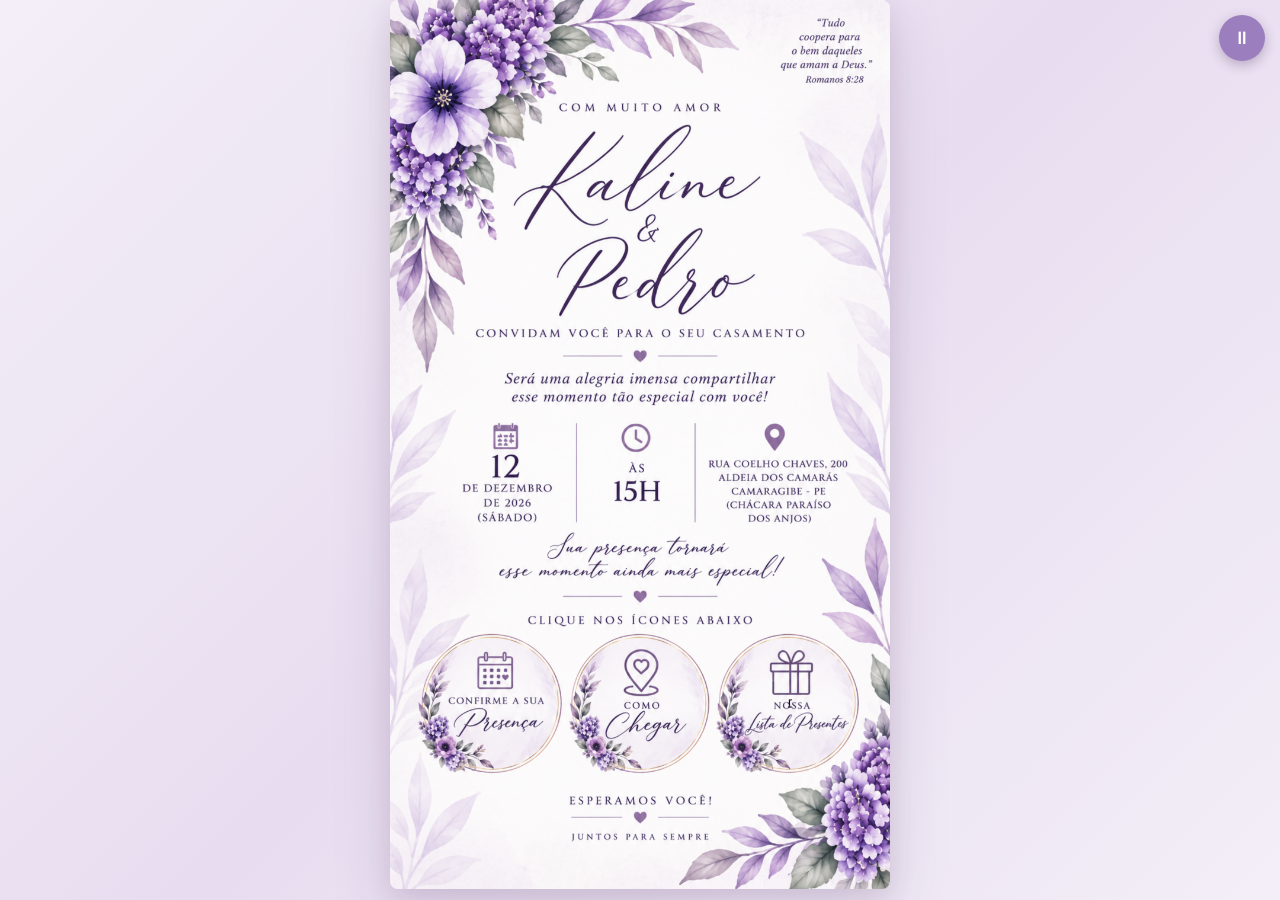
==== index.html @ 54d57221 "Updates" ====
<!DOCTYPE html>
<html lang="pt-BR">
<head>
  <meta charset="UTF-8" />
  <meta name="viewport" content="width=device-width, initial-scale=1.0" />

  <!-- SEO -->
  <title>Kaline &amp; Pedro — Convite de Casamento | 12/12/2026</title>
  <meta name="description" content="Kaline e Pedro convidam você para o seu casamento no dia 12 de dezembro de 2026, às 15h, na Chácara Paraíso dos Anjos, Camaragibe - PE. Confirme sua presença!" />
  <meta name="theme-color" content="#4A2C5E" />

  <!-- Open Graph (compartilhamento no WhatsApp/redes sociais) -->
  <meta property="og:title" content="Kaline & Pedro — Casamento 12/12/2026" />
  <meta property="og:description" content="Você está convidado para o nosso casamento! Confirme sua presença." />
  <meta property="og:type" content="website" />
  <!-- [INSERIR] og:image — substitua pelo caminho da imagem de capa para redes sociais -->
  <!-- <meta property="og:image" content="assets/convite-principal.png" /> -->

  <link rel="preconnect" href="https://fonts.googleapis.com" />
  <link rel="preconnect" href="https://fonts.gstatic.com" crossorigin />
  <link href="https://fonts.googleapis.com/css2?family=Great+Vibes&family=Cormorant+Garamond:ital,wght@0,400;0,600;0,700;1,400;1,600&display=swap" rel="stylesheet" />

  <link rel="stylesheet" href="style.css" />
</head>
<body>

<!-- ============================================================
     MODO DEBUG — adicione a classe "debug" no <body> para ver
     as áreas clicáveis com contorno vermelho tracejado.
     Ex: <body class="debug">
     Remova "debug" antes de publicar o site.
     ============================================================ -->


<!-- ============================================================
     TRILHA SONORA DE FUNDO
     Agora existe UMA página só (SPA simples), então o <audio>
     nunca é destruído ao "trocar de página" — a música toca
     continuamente entre o convite e a lista de presentes.
     TROCAR MÚSICA: substitua assets/musica-fundo.mp3 pelo seu
     arquivo (não pode estar vazio / 0 KB).
     ============================================================ -->
<audio id="musica-fundo" loop autoplay preload="auto">
  <source src="assets/musica-fundo.mp3" type="audio/mpeg">
</audio>

<!-- Botão fixo de controle de música — lógica em audio.js -->
<button
  id="btn-musica-topo"
  class="btn-musica-topo"
  type="button"
  aria-label="Tocar música de fundo"
  title="Tocar música"
>♪</button>


<!-- ============================================================
     VIEW 1 — CONVITE PRINCIPAL
     Imagem assets/convite-principal.png com 3 áreas clicáveis:
       1. Confirme sua Presença → Google Forms (nova aba)
       2. Como Chegar           → Google Maps  (nova aba)
       3. Lista de Presentes    → troca para a view #view-lista
          (sem recarregar a página — a música continua tocando)
     ============================================================ -->
<section id="view-convite" class="view" aria-label="Convite de Casamento">
  <div class="image-wrapper" id="wrapper-convite">

    <img
      src="assets/convite-principal.png"
      alt="Convite de casamento de Kaline e Pedro — 12 de dezembro de 2026, às 15h, Chácara Paraíso dos Anjos, Camaragibe - PE"
      class="layout-image"
      id="img-convite"
    />

    <!-- ─────────────────────────────────────────────────────────
         ÁREAS CLICÁVEIS SOBRE O CONVITE
         Todas as posições (top, left, width, height) são em %
         relativo ao tamanho do wrapper (que acompanha a imagem).
         ► Para calibrar: adicione class="debug" no <body>.
         ───────────────────────────────────────────────────────── -->

    <!-- LINK 1: Confirme a sua Presença (círculo esquerdo) → Google Forms -->
    <a
      id="btn-confirmar"
      href="https://forms.gle/5i2ZoRLc5juxeKEK6"
      target="_blank"
      rel="noopener"
      class="hotspot btn-presenca"
      aria-label="Confirme a sua presença no casamento"
    ></a>

    <!-- LINK 2: Como Chegar (círculo central) → Google Maps -->
    <button
      id="btn-mapa"
      class="hotspot btn-chegar"
      aria-label="Como chegar — abre Google Maps"
      type="button"
    ></button>

    <!-- BOTÃO 3: Lista de Presentes → troca de view via JS (script.js) -->
    <button
      id="btn-presentes"
      class="hotspot btn-lista"
      aria-label="Nossa lista de presentes"
      type="button"
    ></button>

  </div>
</section>
<!-- /view-convite -->


<!-- ============================================================
     VIEW 2 — LISTA DE PRESENTES
     Fica escondida (class="hidden") até o usuário clicar em
     "Lista de Presentes" na view do convite.
     ============================================================ -->
<section id="view-lista" class="view hidden" aria-label="Lista de Presentes">

  <!-- BOTÃO VOLTAR — troca de volta para a view do convite via JS -->
  <button type="button" id="btn-voltar" class="btn-voltar" aria-label="Voltar para o convite">
    ← Voltar para o convite
  </button>

  <!-- LISTA DE PRESENTES — IMAGEM 1 (itens 01–09) -->
  <div class="image-wrapper" id="wrapper-lista-1">
    <img
      src="assets/lista-presentes-1.png"
      alt="Lista de presentes — itens 1 a 9"
      class="layout-image"
    />

    <!-- LINHA 1 -->
    <a href="https://www.asaas.com/c/yz8m27oiu4nnb5nv" target="_blank" rel="noopener noreferrer"
       class="hotspot comprar-01" aria-label="Comprar: Cota para primeira feira do casal — R$ 201,30"></a>
    <a href="https://www.asaas.com/c/8ufl8vzkzotpop02" target="_blank" rel="noopener noreferrer"
       class="hotspot comprar-02" aria-label="Comprar: Kit sobrevivência — R$ 150,00"></a>
    <a href="https://www.asaas.com/c/hqbusc2wdye308h1" target="_blank" rel="noopener noreferrer"
       class="hotspot comprar-03" aria-label="Comprar: Cota para compra do gás — R$ 102,30"></a>

    <!-- LINHA 2 -->
    <a href="https://www.asaas.com/c/4peilzukq0wc22mn" target="_blank" rel="noopener noreferrer"
       class="hotspot comprar-04" aria-label="Comprar: Cota conta de energia — R$ 129,10"></a>
    <a href="https://www.asaas.com/c/ta1otsa47soogi5t" target="_blank" rel="noopener noreferrer"
       class="hotspot comprar-05" aria-label="Comprar: Roupa de cama — R$ 99,99"></a>
    <a href="https://www.asaas.com/c/4ho23604wulugi8p" target="_blank" rel="noopener noreferrer"
       class="hotspot comprar-06" aria-label="Comprar: Kit paciência — R$ 202,20"></a>

    <!-- LINHA 3 -->
    <a href="https://www.asaas.com/c/g41g25j44jt0nxdw" target="_blank" rel="noopener noreferrer"
       class="hotspot comprar-07" aria-label="Comprar: Cota cozinha — R$ 299,00"></a>
    <a href="https://www.asaas.com/c/pt18nadcaad8he00" target="_blank" rel="noopener noreferrer"
       class="hotspot comprar-08" aria-label="Comprar: Noite especial — R$ 155,93"></a>
    <a href="https://www.asaas.com/c/s1enla8th2vdgpaa" target="_blank" rel="noopener noreferrer"
       class="hotspot comprar-09" aria-label="Comprar: Café da manhã romântico — R$ 250,05"></a>
  </div>
  <!-- /wrapper-lista-1 -->

  <!-- LISTA DE PRESENTES — IMAGEM 2 (itens 10–12 + Pix avulso) -->
  <div class="image-wrapper" id="wrapper-lista-2">
    <img
      src="assets/lista-presentes-2.png"
      alt="Lista de presentes — itens 10 a 12 e Pix avulso"
      class="layout-image"
    />

    <a href="https://www.asaas.com/c/s2b0i3z9cefixo9z" target="_blank" rel="noopener noreferrer"
       class="hotspot comprar-10" aria-label="Comprar: Churrasco — R$ 147,50"></a>
    <a href="https://www.asaas.com/c/7wnsfma1trkqodsr" target="_blank" rel="noopener noreferrer"
       class="hotspot comprar-11" aria-label="Comprar: Kit bons momentos — R$ 250,05"></a>
    <a href="https://www.asaas.com/c/eivt74iktzb8v0fe" target="_blank" rel="noopener noreferrer"
       class="hotspot comprar-12" aria-label="Comprar: Passeio do casal — R$ 115,70"></a>
    <a href="https://www.asaas.com/c/e9vxaou304z00ni7" target="_blank" rel="noopener noreferrer"
       class="hotspot comprar-pix" aria-label="Fazer um Pix avulso"></a>
  </div>
  <!-- /wrapper-lista-2 -->

</section>
<!-- /view-lista -->


<script src="script.js"></script>
<script src="audio.js"></script>
</body>
</html>
---- style.css ----
/* ============================================================
   KALINE & PEDRO — SITE DE CASAMENTO
   style.css — versão single-page (convite + lista de presentes
   na mesma página, alternando via JS)

   Este CSS cuida de:
     1. Reset e base
     2. Sistema de "views" (mostrar/esconder seções sem recarregar)
     3. Tela do convite preenchendo a altura toda no celular
     4. Wrappers de imagem (posição relativa para hotspots)
     5. Hotspots (áreas clicáveis transparentes, posição absoluta em %)
     6. Modo debug (contornos vermelhos)
   ============================================================ */

/* ---------- GOOGLE FONTS ---------- */
@import url('https://fonts.googleapis.com/css2?family=Great+Vibes&family=Cormorant+Garamond:ital,wght@0,400;0,600;0,700;1,400;1,600&display=swap');

/* ---------- RESET & BASE ---------- */
*, *::before, *::after {
  box-sizing: border-box;
  margin: 0;
  padding: 0;
}

html {
  scroll-behavior: smooth;
  font-size: 16px;
}

body {
  background: linear-gradient(135deg, #F3EEF7 0%, #E8DDF0 50%, #F3EEF7 100%);
  min-height: 100vh;
  min-height: 100dvh;
  background-attachment: fixed;
  font-family: 'Cormorant Garamond', Georgia, serif;
  overflow-x: hidden;
  display: flex;
  flex-direction: column;
  align-items: center;
}

/* ============================================================
   SISTEMA DE VIEWS
   Cada <section class="view"> é uma "tela" do site. Só uma fica
   visível por vez — trocar entre elas é feito via JS (script.js)
   adicionando/removendo a classe "hidden", sem navegar de verdade.
   Isso é o que faz a música nunca parar ao trocar de tela.
   ============================================================ */
.view {
  width: 100%;
  display: flex;
  flex-direction: column;
  align-items: center;
}
.view.hidden {
  display: none;
}

/* ============================================================
   BOTÃO VOLTAR — exibido no topo da view de lista de presentes
   ============================================================ */
.btn-voltar {
  display: inline-flex;
  align-items: center;
  gap: 6px;
  margin: 16px auto 4px;
  padding: 10px 20px;
  background: rgba(155, 126, 189, 0.15);
  color: #4A2C5E;
  border: 1.5px solid #9B7EBD;
  border-radius: 50px;
  font-family: 'Cormorant Garamond', Georgia, serif;
  font-size: 0.9rem;
  font-weight: 700;
  letter-spacing: 0.1em;
  text-decoration: none;
  cursor: pointer;
  transition: background 0.2s, transform 0.2s;
  position: relative;
  z-index: 1;
}
.btn-voltar:hover {
  background: rgba(155, 126, 189, 0.28);
  transform: translateX(-3px);
}

/* ============================================================
   BOTÃO DE MÚSICA — fixo no topo da tela
   ============================================================ */
.btn-musica-topo {
  position: fixed;
  top: 15px;
  right: 15px;
  width: 46px;
  height: 46px;
  border-radius: 50%;
  background: #9B7EBD;
  color: white;
  display: flex;
  align-items: center;
  justify-content: center;
  box-shadow: 0 4px 12px rgba(74, 44, 94, 0.3);
  cursor: pointer;
  z-index: 1000;
  border: none;
  font-size: 18px;
  line-height: 1;
  transition: background 0.2s, transform 0.2s, box-shadow 0.2s;
  user-select: none;
  -webkit-user-select: none;
}
.btn-musica-topo:hover {
  background: #7B5EA7;
  transform: translateY(-2px);
  box-shadow: 0 6px 18px rgba(74, 44, 94, 0.45);
}
.btn-musica-topo:active {
  transform: translateY(0);
  box-shadow: 0 2px 8px rgba(74, 44, 94, 0.3);
}

/* ============================================================
   IMAGE WRAPPER (padrão — usado na lista de presentes)
   ============================================================ */
.image-wrapper {
  position: relative;
  width: 100%;
  max-width: 500px;
  margin: 0 auto;
  display: block;
  line-height: 0;
  border-radius: 8px;
  overflow: hidden;
  box-shadow:
    0 8px  24px rgba(74, 44, 94, 0.10),
    0 20px 60px rgba(74, 44, 94, 0.15);
}

.layout-image {
  width: 100%;
  height: auto;
  display: block;
}

/* ============================================================
   TELA DO CONVITE (#wrapper-convite) — PREENCHE A TELA TODA
   NO CELULAR, sem espaço vazio embaixo.

   Em vez de escalar pela LARGURA (como os outros wrappers),
   esta escala pela ALTURA da tela (100dvh) — a imagem cresce
   até encostar em cima e embaixo, e o wrapper "abraça" a
   imagem (width: fit-content) para os hotspots em % continuarem
   caindo no lugar certo.
   ============================================================ */
@media (max-width: 600px) {
  #wrapper-convite {
    width: fit-content;
    max-width: 100vw;
    height: 100vh;
    height: 100dvh;
    margin: 0 auto;
    display: flex;
    box-shadow: none;      /* fica de ponta a ponta, sem sombra de cartão */
    border-radius: 0;
  }
  #wrapper-convite .layout-image {
    width: auto;
    height: 100%;
    max-width: 100vw;
  }
}

/* Em telas maiores (tablet/desktop) mantém o visual de "cartão"
   centralizado, como os outros wrappers. */

/* ============================================================
   HOTSPOTS
   ============================================================ */
.hotspot {
  position: absolute;
  background: transparent;
  border: none;
  cursor: pointer;
  display: block;
  text-decoration: none;
  -webkit-tap-highlight-color: transparent;
  min-height: 44px;
  min-width: 44px;
}

.hotspot:hover {
  background: rgba(155, 126, 189, 0.08);
  border-radius: 50%;
}

.hotspot:focus-visible {
  outline: 2px solid #9B7EBD;
  outline-offset: 2px;
  border-radius: 50%;
}


/* ════════════════════════════════════════════════════════════
   CONVITE PRINCIPAL (assets/convite-principal.png)
   ════════════════════════════════════════════════════════════ */
.btn-presenca {
  top:    75%;
  left:   4%;
  width:  28%;
  height: 12%;
  border-radius: 50%;
}
.btn-chegar {
  top:    75%;
  left:   36%;
  width:  28%;
  height: 12%;
  border-radius: 50%;
}
.btn-lista {
  top:    75%;
  left:   68%;
  width:  28%;
  height: 12%;
  border-radius: 50%;
}


/* ════════════════════════════════════════════════════════════
   LISTA DE PRESENTES — IMAGEM 1 (itens 01–09)
   (assets/lista-presentes-1.png — imagem real: 3375×6000px)
   Colunas:  2.96% | 34.46% | 65.93%   (largura 29.99%)
   Linhas:  34.12% | 63.08% | 91.92%   (altura 3.22%)
   ════════════════════════════════════════════════════════════ */
.comprar-01 { top: 34.12%; left: 2.96%;  width: 29.99%; height: 3.22%; border-radius: 50px; }
.comprar-02 { top: 34.12%; left: 34.46%; width: 29.99%; height: 3.22%; border-radius: 50px; }
.comprar-03 { top: 34.12%; left: 65.93%; width: 29.99%; height: 3.22%; border-radius: 50px; }
.comprar-04 { top: 63.08%; left: 2.96%;  width: 29.99%; height: 3.22%; border-radius: 50px; }
.comprar-05 { top: 63.08%; left: 34.46%; width: 29.99%; height: 3.22%; border-radius: 50px; }
.comprar-06 { top: 63.08%; left: 65.93%; width: 29.99%; height: 3.22%; border-radius: 50px; }
.comprar-07 { top: 91.92%; left: 2.96%;  width: 29.99%; height: 3.22%; border-radius: 50px; }
.comprar-08 { top: 91.92%; left: 34.46%; width: 29.99%; height: 3.22%; border-radius: 50px; }
.comprar-09 { top: 91.92%; left: 65.93%; width: 29.99%; height: 3.22%; border-radius: 50px; }

/* ════════════════════════════════════════════════════════════
   LISTA DE PRESENTES — IMAGEM 2 (itens 10–12 + Pix)
   ════════════════════════════════════════════════════════════ */
.comprar-10  { top: 34.83%; left: 2.96%;  width: 29.99%; height: 3.20%; border-radius: 50px; }
.comprar-11  { top: 34.83%; left: 34.46%; width: 29.99%; height: 3.20%; border-radius: 50px; }
.comprar-12  { top: 34.83%; left: 65.93%; width: 29.99%; height: 3.20%; border-radius: 50px; }
.comprar-pix { top: 77.77%; left: 30.07%; width: 41.33%; height: 4.43%; border-radius: 50px; }


/* ============================================================
   DEBUG MODE
   ============================================================ */
body.debug .hotspot {
  outline: 2px dashed red !important;
  background: rgba(255, 0, 0, 0.10) !important;
  border-radius: 4px !important;
}
body.debug .hotspot::after {
  content: attr(aria-label);
  position: absolute;
  top: 50%;
  left: 50%;
  transform: translate(-50%, -50%);
  background: rgba(200, 0, 0, 0.88);
  color: #fff;
  font-size: clamp(6px, 1.2vw, 9px);
  font-family: 'Courier New', monospace;
  font-weight: bold;
  padding: 2px 5px;
  border-radius: 3px;
  white-space: nowrap;
  pointer-events: none;
  text-align: center;
  max-width: 100%;
  overflow: hidden;
  line-height: 1.3;
}


/* ============================================================
   MODAL DE CONFIRMAÇÃO DE PRESENÇA (não usado por padrão)
   ============================================================ */
.modal-overlay {
  display: none;
  position: fixed;
  inset: 0;
  background: rgba(74, 44, 94, 0.60);
  backdrop-filter: blur(4px);
  -webkit-backdrop-filter: blur(4px);
  z-index: 1000;
  align-items: center;
  justify-content: center;
  padding: 16px;
}
.modal-overlay.open { display: flex; }

.modal {
  background: #FBF9FB;
  border-radius: 20px;
  padding: 36px 28px;
  width: min(480px, 100%);
  position: relative;
  box-shadow: 0 20px 60px rgba(74, 44, 94, 0.28);
  animation: modalIn 0.35s cubic-bezier(0.34, 1.56, 0.64, 1) both;
  max-height: 92vh;
  overflow-y: auto;
}
@keyframes modalIn {
  from { opacity: 0; transform: scale(0.85) translateY(24px); }
  to   { opacity: 1; transform: scale(1)    translateY(0);    }
}
.modal__close {
  position: absolute;
  top: 14px;
  right: 18px;
  background: none;
  border: none;
  font-size: 1.5rem;
  color: #9B7EBD;
  cursor: pointer;
  line-height: 1;
  padding: 4px 8px;
  transition: color 0.2s;
}
.modal__close:hover { color: #4A2C5E; }
.modal__title-script {
  font-family: 'Great Vibes', cursive;
  font-size: 2.8rem;
  color: #4A2C5E;
  text-align: center;
  margin-bottom: 2px;
  line-height: 1.1;
}
.modal__subtitle {
  font-family: 'Cormorant Garamond', serif;
  font-size: 0.78rem;
  font-weight: 700;
  letter-spacing: 0.22em;
  text-transform: uppercase;
  color: #9B7EBD;
  text-align: center;
  margin-bottom: 24px;
}
.form-group { margin-bottom: 18px; }
.form-group label {
  display: block;
  font-family: 'Cormorant Garamond', serif;
  font-size: 0.78rem;
  font-weight: 700;
  letter-spacing: 0.18em;
  text-transform: uppercase;
  color: #4A2C5E;
  margin-bottom: 6px;
}
.form-group input[type="text"],
.form-group input[type="number"] {
  width: 100%;
  padding: 11px 14px;
  border: 1.5px solid #D8C7E8;
  border-radius: 10px;
  background: #fff;
  font-family: 'Cormorant Garamond', serif;
  font-size: 1rem;
  color: #4A2C5E;
  outline: none;
  transition: border-color 0.2s;
}
.form-group input:focus { border-color: #9B7EBD; }
.radio-group { display: flex; gap: 16px; }
.radio-group label {
  display: flex;
  align-items: center;
  gap: 6px;
  font-size: 1rem;
  font-weight: 600;
  letter-spacing: 0.04em;
  text-transform: none;
  cursor: pointer;
}
.radio-group input[type="radio"] {
  accent-color: #9B7EBD;
  width: 16px;
  height: 16px;
  cursor: pointer;
}
#qty-group { display: none; }
.btn-whatsapp {
  display: flex;
  align-items: center;
  justify-content: center;
  gap: 10px;
  width: 100%;
  padding: 14px 20px;
  margin-top: 8px;
  background: linear-gradient(135deg, #25D366 0%, #128C7E 100%);
  color: #fff;
  border: none;
  border-radius: 50px;
  font-family: 'Cormorant Garamond', serif;
  font-size: 1rem;
  font-weight: 700;
  letter-spacing: 0.12em;
  text-transform: uppercase;
  cursor: pointer;
  text-decoration: none;
  transition: filter 0.2s, transform 0.2s;
}
.btn-whatsapp:hover { filter: brightness(1.1); transform: translateY(-2px); }
.btn-whatsapp svg { width: 22px; height: 22px; fill: #fff; flex-shrink: 0; }

/* ============================================================
   SCROLLBAR CUSTOMIZADA
   ============================================================ */
::-webkit-scrollbar { width: 6px; }
::-webkit-scrollbar-track { background: #FBF9FB; }
::-webkit-scrollbar-thumb { background: #D8C7E8; border-radius: 3px; }
::-webkit-scrollbar-thumb:hover { background: #9B7EBD; }
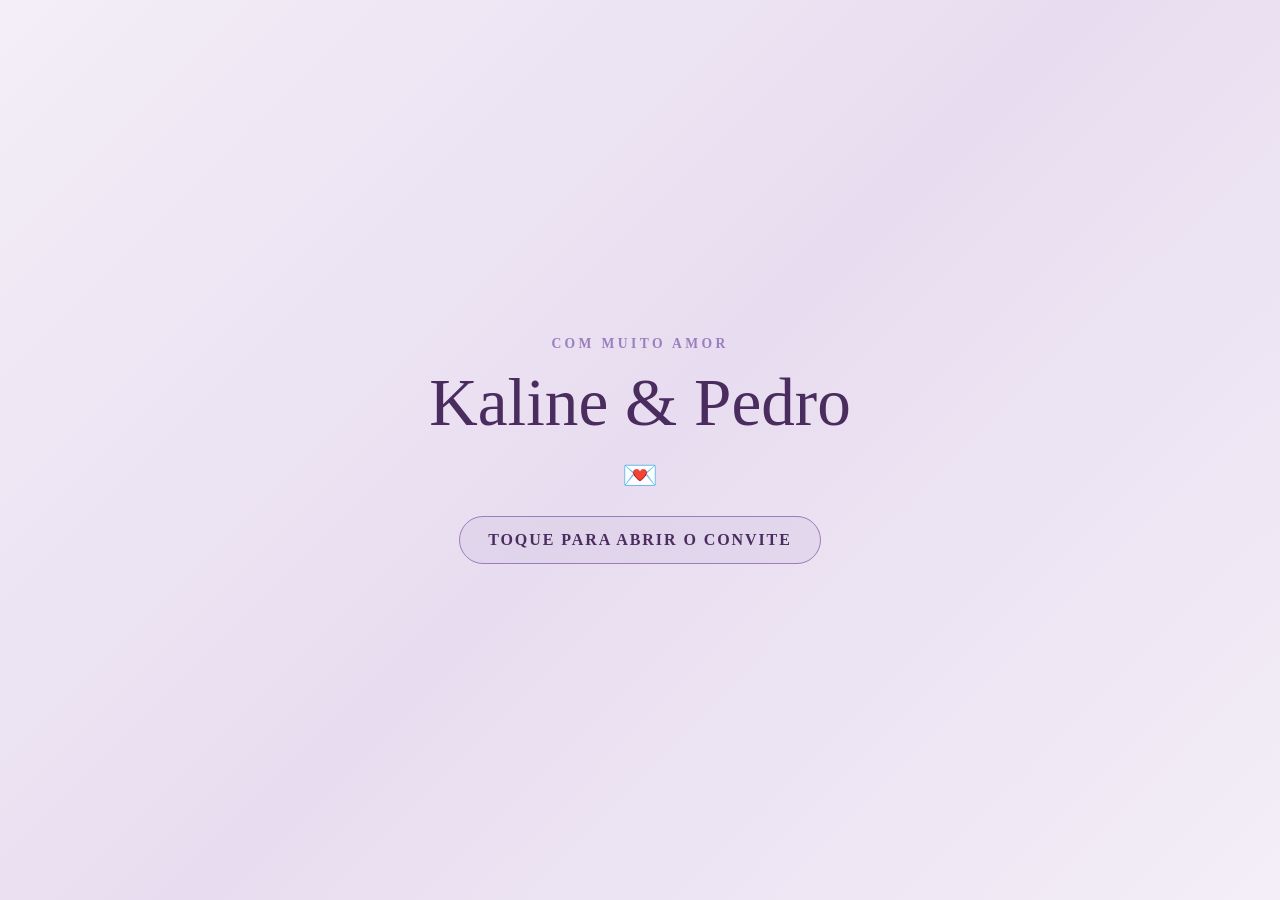
==== commit 5fbd573b: "Adiciona tela de abertura e atualizacoes" ====
--- a/index.html
+++ b/index.html
@@ -23,6 +23,21 @@
   <link rel="stylesheet" href="style.css" />
 </head>
 <body>
+
+<!-- ============================================================
+     TELA DE ABERTURA — "Toque para abrir o convite"
+     Fica por cima de tudo até a pessoa tocar nela. Esse toque é
+     a interação que os navegadores exigem pra permitir a música
+     tocar com som — por isso ela funciona como o "gatilho" que
+     faz a música começar sozinha assim que a pessoa entra.
+     ============================================================ -->
+<div id="tela-abertura" class="tela-abertura" role="button" tabindex="0" aria-label="Toque para abrir o convite">
+  <span class="tela-abertura__legenda">Com muito amor</span>
+  <span class="tela-abertura__nomes">Kaline &amp; Pedro</span>
+  <span class="tela-abertura__icone">💌</span>
+  <span class="tela-abertura__toque">Toque para abrir o convite</span>
+</div>
+
 
 <!-- ============================================================
      MODO DEBUG — adicione a classe "debug" no <body> para ver
--- a/style.css
+++ b/style.css
@@ -38,6 +38,68 @@
   flex-direction: column;
   align-items: center;
 }
+
+/* ============================================================
+   TELA DE ABERTURA — "Toque para abrir o convite"
+   Cobre a tela toda até o primeiro toque, que libera o áudio.
+   ============================================================ */
+.tela-abertura {
+  position: fixed;
+  inset: 0;
+  z-index: 2000;
+  display: flex;
+  flex-direction: column;
+  align-items: center;
+  justify-content: center;
+  gap: 14px;
+  text-align: center;
+  padding: 32px;
+  background: linear-gradient(135deg, #F3EEF7 0%, #E8DDF0 50%, #F3EEF7 100%);
+  cursor: pointer;
+  transition: opacity 0.6s ease, visibility 0.6s ease;
+}
+.tela-abertura.escondida {
+  opacity: 0;
+  visibility: hidden;
+  pointer-events: none;
+}
+.tela-abertura__legenda {
+  font-family: 'Cormorant Garamond', serif;
+  font-size: 0.85rem;
+  font-weight: 700;
+  letter-spacing: 0.25em;
+  text-transform: uppercase;
+  color: #9B7EBD;
+}
+.tela-abertura__nomes {
+  font-family: 'Great Vibes', cursive;
+  font-size: clamp(2.6rem, 11vw, 4.2rem);
+  color: #4A2C5E;
+  line-height: 1.1;
+}
+.tela-abertura__icone {
+  font-size: 1.8rem;
+  margin-top: 4px;
+}
+.tela-abertura__toque {
+  margin-top: 10px;
+  font-family: 'Cormorant Garamond', serif;
+  font-size: 1rem;
+  font-weight: 700;
+  letter-spacing: 0.12em;
+  text-transform: uppercase;
+  color: #4A2C5E;
+  padding: 14px 28px;
+  border: 1.5px solid #9B7EBD;
+  border-radius: 50px;
+  background: rgba(155, 126, 189, 0.10);
+  animation: pulseToque 1.8s ease-in-out infinite;
+}
+@keyframes pulseToque {
+  0%, 100% { transform: scale(1);     box-shadow: 0 0 0 rgba(155, 126, 189, 0); }
+  50%      { transform: scale(1.045); box-shadow: 0 0 18px rgba(155, 126, 189, 0.35); }
+}
+
 
 /* ============================================================
    SISTEMA DE VIEWS
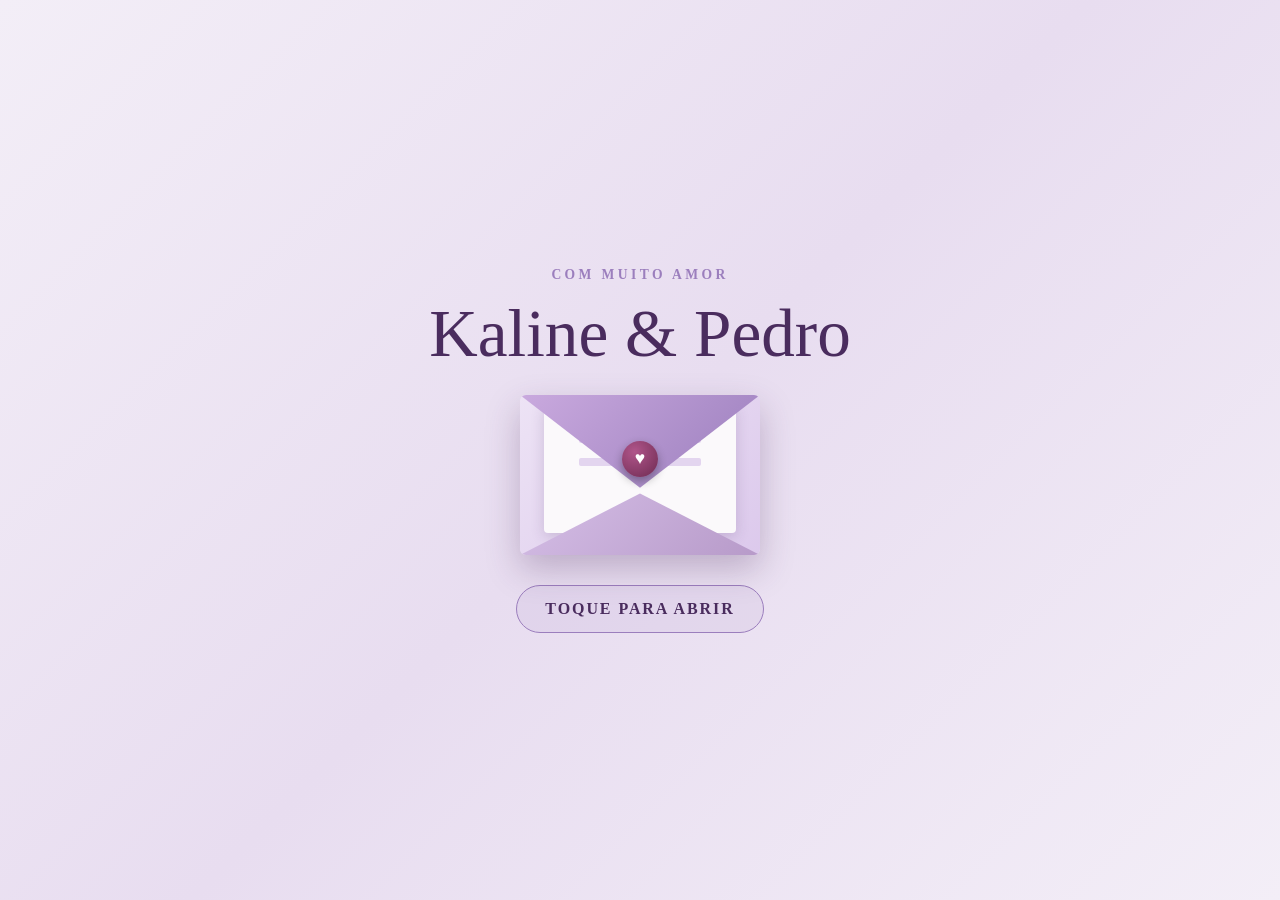
==== commit 41f9ac3e: "Adiciona animacao de envelope" ====
--- a/index.html
+++ b/index.html
@@ -34,8 +34,16 @@
 <div id="tela-abertura" class="tela-abertura" role="button" tabindex="0" aria-label="Toque para abrir o convite">
   <span class="tela-abertura__legenda">Com muito amor</span>
   <span class="tela-abertura__nomes">Kaline &amp; Pedro</span>
-  <span class="tela-abertura__icone">💌</span>
-  <span class="tela-abertura__toque">Toque para abrir o convite</span>
+
+  <div class="envelope" id="envelope">
+    <div class="envelope__back"></div>
+    <div class="envelope__letter"></div>
+    <div class="envelope__front"></div>
+    <div class="envelope__flap"></div>
+    <div class="envelope__seal">♥</div>
+  </div>
+
+  <span class="tela-abertura__toque">Toque para abrir</span>
 </div>
 
 
--- a/style.css
+++ b/style.css
@@ -77,6 +77,121 @@
   color: #4A2C5E;
   line-height: 1.1;
 }
+
+/* ── ENVELOPE 3D ─────────────────────────────────────────────
+   Fechado por padrão. Ao clicar, o JS adiciona a classe
+   "aberto" no #envelope, que dispara as transições abaixo:
+   a aba (flap) gira em 3D pra trás e a carta desliza pra cima.
+   ──────────────────────────────────────────────────────────── */
+.envelope {
+  position: relative;
+  width: clamp(180px, 55vw, 240px);
+  aspect-ratio: 3 / 2;
+  margin: 10px auto 6px;
+  perspective: 800px;
+  animation: envelopeFloat 3s ease-in-out infinite;
+}
+.envelope.aberto {
+  animation: none;
+}
+@keyframes envelopeFloat {
+  0%, 100% { transform: translateY(0); }
+  50%      { transform: translateY(-6px); }
+}
+
+.envelope__back {
+  position: absolute;
+  inset: 0;
+  background: linear-gradient(135deg, #EDE3F5, #DCC9EC);
+  border-radius: 6px;
+  box-shadow: 0 14px 34px rgba(74, 44, 94, 0.28);
+  z-index: 0;
+}
+
+.envelope__letter {
+  position: absolute;
+  top: 6%;
+  bottom: 14%;
+  left: 10%;
+  right: 10%;
+  background: #FBF9FB;
+  border-radius: 4px;
+  box-shadow: 0 4px 14px rgba(74, 44, 94, 0.18);
+  z-index: 1;
+  transition: transform 0.8s ease 0.35s;
+}
+.envelope__letter::before,
+.envelope__letter::after {
+  content: '';
+  position: absolute;
+  left: 18%;
+  right: 18%;
+  height: 6%;
+  background: #E3D5EF;
+  border-radius: 2px;
+}
+.envelope__letter::before { top: 24%; }
+.envelope__letter::after  { top: 42%; }
+
+.envelope__front {
+  position: absolute;
+  left: 0;
+  right: 0;
+  bottom: 0;
+  height: 62%;
+  clip-path: polygon(0 100%, 50% 38%, 100% 100%);
+  background: linear-gradient(135deg, #D9C3EA, #B79AC9);
+  border-radius: 0 0 6px 6px;
+  z-index: 2;
+}
+
+.envelope__flap {
+  position: absolute;
+  left: 0;
+  right: 0;
+  top: 0;
+  height: 58%;
+  clip-path: polygon(0 0, 100% 0, 50% 100%);
+  background: linear-gradient(135deg, #C9A9DE, #9B7EBD);
+  border-radius: 6px 6px 0 0;
+  transform-origin: top center;
+  transform: rotateX(0deg);
+  transition: transform 0.7s cubic-bezier(0.45, 0, 0.2, 1);
+  backface-visibility: hidden;
+  z-index: 3;
+}
+
+.envelope__seal {
+  position: absolute;
+  top: 40%;
+  left: 50%;
+  width: 15%;
+  min-width: 34px;
+  aspect-ratio: 1 / 1;
+  transform: translate(-50%, -50%);
+  border-radius: 50%;
+  background: radial-gradient(circle at 35% 30%, #B0558A, #6E2B52);
+  color: #fff;
+  display: flex;
+  align-items: center;
+  justify-content: center;
+  font-size: 1.1rem;
+  box-shadow: 0 4px 10px rgba(0, 0, 0, 0.32);
+  transition: opacity 0.35s ease, transform 0.35s ease;
+  z-index: 4;
+}
+
+.envelope.aberto .envelope__flap {
+  transform: rotateX(-125deg);
+}
+.envelope.aberto .envelope__seal {
+  opacity: 0;
+  transform: translate(-50%, -50%) scale(0.3);
+}
+.envelope.aberto .envelope__letter {
+  transform: translateY(-58%);
+}
+
 .tela-abertura__icone {
   font-size: 1.8rem;
   margin-top: 4px;
